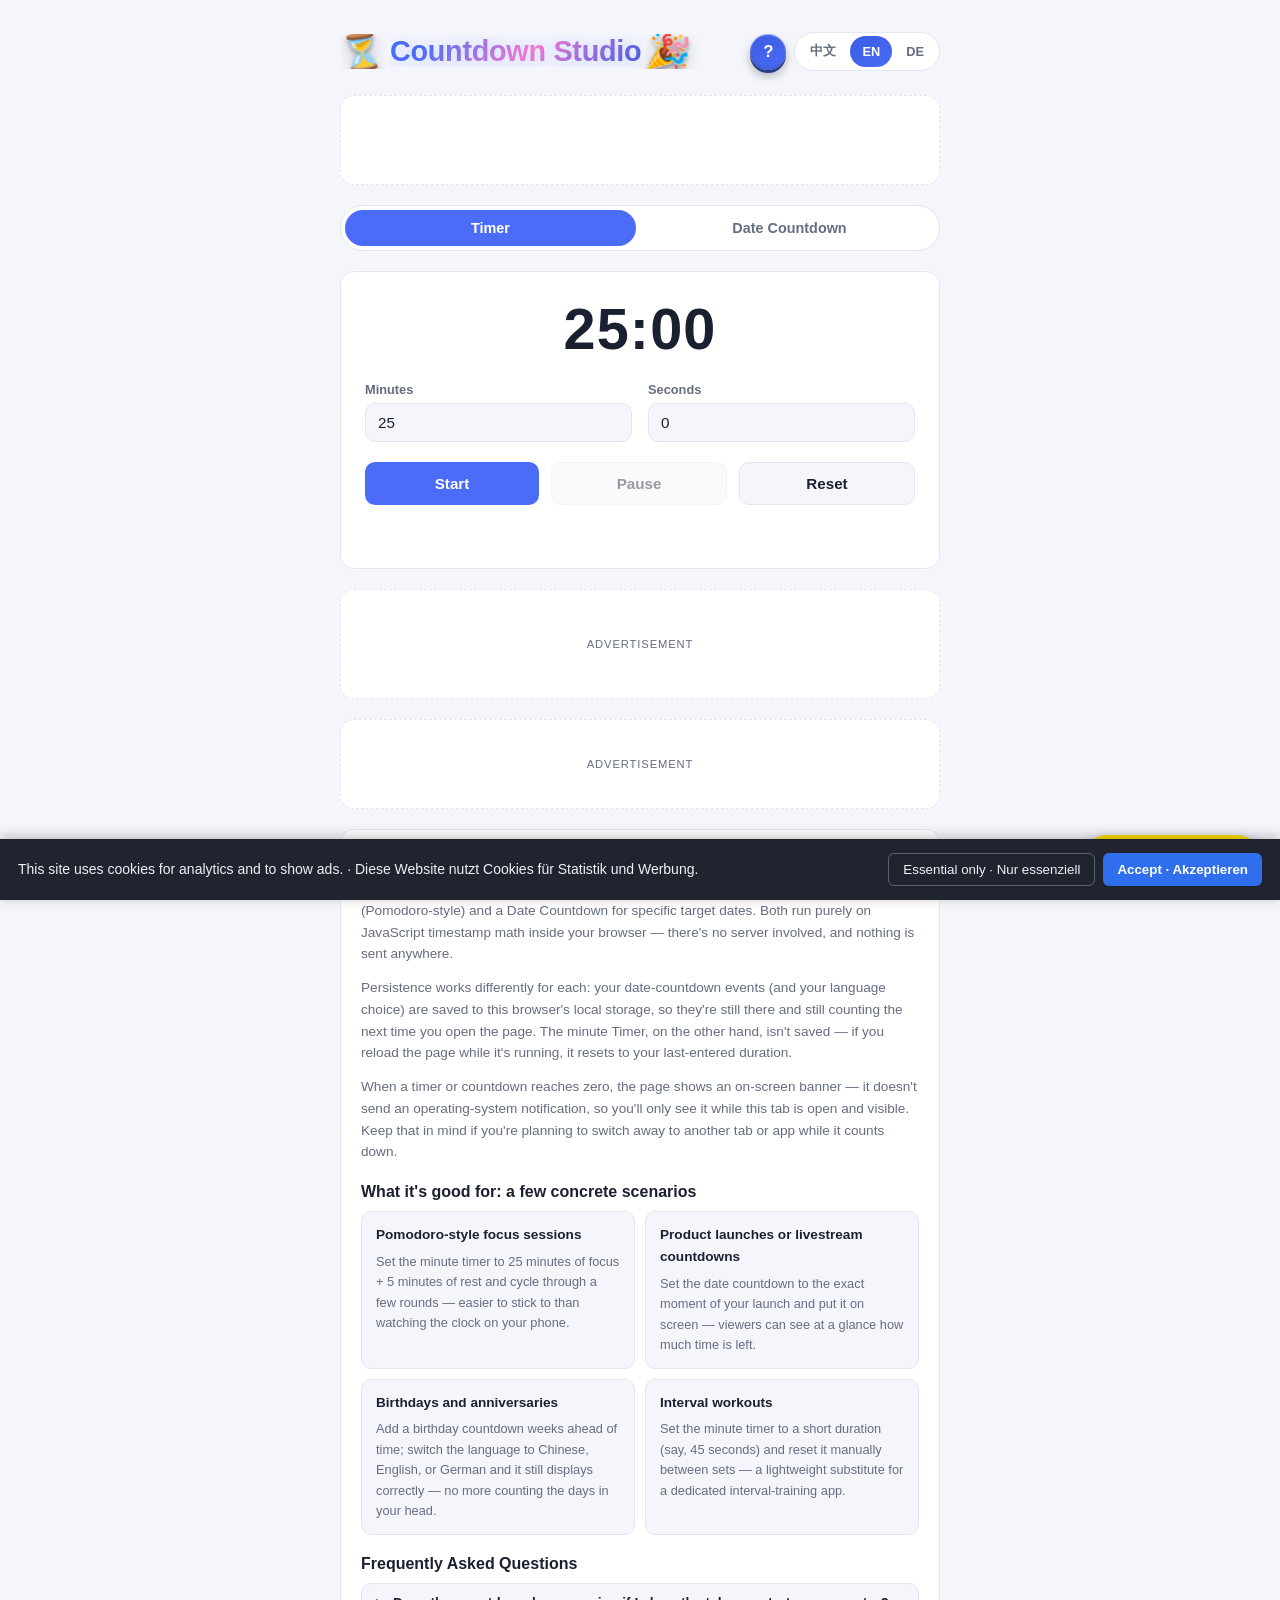
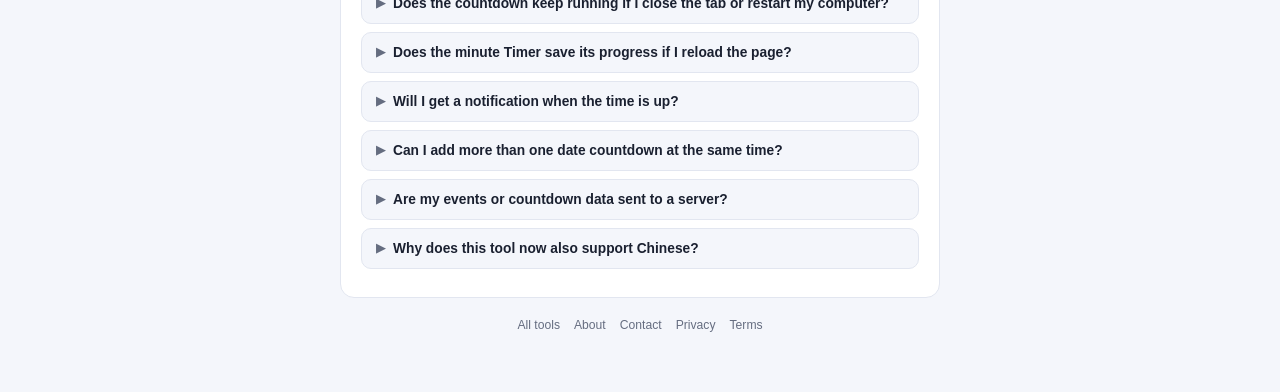
==== index.html @ 75589904 "Add WebApplication JSON-LD structured data Gives crawlers and AI search summarizers an explicit mach" ====
<!DOCTYPE html>
<html lang="en">
<head>
<meta charset="UTF-8">
<meta name="viewport" content="width=device-width, initial-scale=1.0">
<title>Countdown Studio – Custom Date Countdown &amp; Timer Tool</title>
<meta name="description" content="Countdown Studio: a free countdown timer and custom date countdown tool. Track birthdays and launch days down to the second, or run a simple minute timer. Bilingual English/German.">
<meta name="robots" content="index, follow">
<link rel="canonical" href="https://junpingkoch-web.github.io/countdown-timer-app/">
<link rel="icon" href="data:image/svg+xml,%3Csvg xmlns='http://www.w3.org/2000/svg' viewBox='0 0 100 100'%3E%3Ctext y='.9em' font-size='90'%3E%E2%8F%B3%3C/text%3E%3C/svg%3E">
<link rel="stylesheet" href="style.css">
<!-- Structured data: FAQPage (English defaults; keep in sync with the "en" faq array in script.js) -->
<script type="application/ld+json">
{
  "@context": "https://schema.org",
  "@type": "FAQPage",
  "mainEntity": [
    {
      "@type": "Question",
      "name": "Does the countdown keep running if I close the tab or restart my computer?",
      "acceptedAnswer": { "@type": "Answer", "text": "Your event and its target date are saved in this browser, so when you reopen the page the countdown picks up correctly from the actual current time." }
    },
    {
      "@type": "Question",
      "name": "Does the minute Timer save its progress if I reload the page?",
      "acceptedAnswer": { "@type": "Answer", "text": "No. Only your date-countdown events and language choice are saved; the minute Timer resets to your last-entered duration if you reload while it's running." }
    },
    {
      "@type": "Question",
      "name": "Will I get a notification when the time is up?",
      "acceptedAnswer": { "@type": "Answer", "text": "Only an on-screen banner within this page — there's no operating-system push notification, so this tab needs to be open and visible." }
    },
    {
      "@type": "Question",
      "name": "Can I add more than one date countdown at the same time?",
      "acceptedAnswer": { "@type": "Answer", "text": "Yes. Add as many events as you like; they're sorted automatically with the soonest one first." }
    },
    {
      "@type": "Question",
      "name": "Are my events or countdown data sent to a server?",
      "acceptedAnswer": { "@type": "Answer", "text": "No. Everything is stored only in your browser's local storage; there's no account, no backend, and nothing is transmitted anywhere." }
    }
  ]
}
</script>
<!-- Structured data: WebApplication -->
<script type="application/ld+json">
{
  "@context": "https://schema.org",
  "@type": "WebApplication",
  "name": "Countdown Studio",
  "url": "https://junpingkoch-web.github.io/countdown-timer-app/",
  "description": "A free countdown timer and custom date countdown tool for tracking birthdays and launch days down to the second, or running a simple minute timer.",
  "applicationCategory": "UtilitiesApplication",
  "operatingSystem": "Any",
  "inLanguage": ["en", "de"],
  "offers": {
    "@type": "Offer",
    "price": "0",
    "priceCurrency": "USD"
  }
}
</script>
<script>
  window.dataLayer = window.dataLayer || [];
  function gtag(){dataLayer.push(arguments);}
  gtag('consent', 'default', {
    'ad_storage': 'denied', 'ad_user_data': 'denied', 'ad_personalization': 'denied',
    'analytics_storage': 'denied', 'wait_for_update': 500
  });
  (function(){
    var KEY='cookieConsent', saved=localStorage.getItem(KEY);
    function apply(g){ gtag('consent','update',{ad_storage:g?'granted':'denied',ad_user_data:g?'granted':'denied',ad_personalization:g?'granted':'denied',analytics_storage:g?'granted':'denied'}); }
    if (saved==='granted') { apply(true); }
    else if (saved!=='denied') {
      document.addEventListener('DOMContentLoaded', function(){
        var b=document.createElement('div');
        b.style.cssText='position:fixed;left:0;right:0;bottom:0;z-index:99999;background:#20242e;color:#eef1f6;padding:14px 18px;font:14px/1.5 -apple-system,BlinkMacSystemFont,"Segoe UI",sans-serif;display:flex;flex-wrap:wrap;gap:12px;align-items:center;justify-content:space-between;box-shadow:0 -2px 12px rgba(0,0,0,.25);';
        b.innerHTML='<span style="flex:1;min-width:240px;">This site uses cookies for analytics and to show ads. · Diese Website nutzt Cookies für Statistik und Werbung.</span><span style="display:flex;gap:8px;flex-shrink:0;"><button id="cc-reject" style="background:transparent;border:1px solid #5c6472;color:#eef1f6;padding:8px 14px;border-radius:6px;cursor:pointer;">Essential only · Nur essenziell</button><button id="cc-accept" style="background:#2f6fed;border:none;color:#fff;padding:8px 14px;border-radius:6px;cursor:pointer;font-weight:600;">Accept · Akzeptieren</button></span>';
        document.body.appendChild(b);
        document.getElementById('cc-accept').onclick=function(){ localStorage.setItem(KEY,'granted'); apply(true); b.remove(); };
        document.getElementById('cc-reject').onclick=function(){ localStorage.setItem(KEY,'denied'); b.remove(); };
      });
    }
  })();
</script>
<script async src="https://pagead2.googlesyndication.com/pagead/js/adsbygoogle.js?client=ca-pub-4830421367394194" crossorigin="anonymous"></script>
<script async src="https://www.googletagmanager.com/gtag/js?id=G-7LZZQ43QD6"></script>
<script>
  gtag('js', new Date());
  gtag('config', 'G-7LZZQ43QD6');
</script>
</head>
<body>
  <div class="app">
    <header class="app-header">
      <h1 class="app-title">
        <span class="title-icon" aria-hidden="true">⏳</span>
        <span class="title-text" data-i18n="appTitle">Countdown Studio</span>
        <span class="title-icon" aria-hidden="true">🎉</span>
      </h1>
      <div class="header-actions">
        <button id="helpToggle" class="icon-btn help-btn-3d" type="button" aria-label="Tips" aria-haspopup="dialog">?</button>
        <div class="lang-switch" role="group" aria-label="Language">
          <button class="lang-btn" data-lang="zh" type="button">中文</button>
          <button class="lang-btn active" data-lang="en" type="button">EN</button>
          <button class="lang-btn" data-lang="de" type="button">DE</button>
        </div>
      </div>
    </header>

    <div class="ad-slot">
      <ins class="adsbygoogle" style="display:block" data-ad-client="ca-pub-4830421367394194" data-ad-slot="9009627872" data-ad-format="auto" data-full-width-responsive="true"></ins>
      <script>(adsbygoogle = window.adsbygoogle || []).push({});</script>
    </div>

    <nav class="tabs" role="tablist">
      <button class="tab-btn active" data-tab="timer" role="tab" aria-selected="true" data-i18n="tabTimer">Timer</button>
      <button class="tab-btn" data-tab="date" role="tab" aria-selected="false" data-i18n="tabDate">Date Countdown</button>
    </nav>

    <!-- TIMER PANEL -->
    <section class="panel active" id="panel-timer">
      <div class="card timer-card">
        <div class="timer-display" id="timerDisplay">25:00</div>

        <div class="timer-inputs" id="timerInputs">
          <div class="field small">
            <label for="timerMinutes" data-i18n="minutesLabel">Minutes</label>
            <input type="number" id="timerMinutes" min="0" max="180" value="25">
          </div>
          <div class="field small">
            <label for="timerSeconds" data-i18n="secondsLabel">Seconds</label>
            <input type="number" id="timerSeconds" min="0" max="59" value="0">
          </div>
        </div>

        <div class="timer-controls">
          <button id="timerStart" class="btn btn-primary" type="button" data-i18n="startBtn">Start</button>
          <button id="timerPause" class="btn btn-secondary" type="button" data-i18n="pauseBtn" disabled>Pause</button>
          <button id="timerReset" class="btn btn-secondary" type="button" data-i18n="resetBtn">Reset</button>
        </div>
        <p class="timer-status" id="timerStatus"></p>
      </div>
    </section>

    <!-- Ad slot: in-content rectangle. Replace with a real AdSense <ins> unit once approved. -->
    <div class="ad-slot in-content">
      <div class="ad-box" data-i18n="adLabel">Advertisement</div>
    </div>

    <!-- DATE COUNTDOWN PANEL -->
    <section class="panel" id="panel-date">
      <form id="dateForm" class="card form-card">
        <div class="field">
          <label for="eventName" data-i18n="eventNameLabel">Event name</label>
          <input type="text" id="eventName" data-i18n-placeholder="eventNamePlaceholder" placeholder="e.g. Birthday, Launch day..." required maxlength="40">
        </div>
        <div class="field">
          <label for="eventDate" data-i18n="eventDateLabel">Target date &amp; time</label>
          <input type="datetime-local" id="eventDate" required>
        </div>
        <button type="submit" class="btn btn-primary" data-i18n="addCountdownBtn">Add countdown</button>
      </form>

      <div id="countdownList" class="countdown-list">
        <p class="empty-state" id="emptyState" data-i18n="emptyState">No countdowns yet. Add your first event above.</p>
      </div>
    </section>

    <!-- Ad slot: bottom banner. Replace with a real AdSense <ins> unit once approved. -->
    <div class="ad-slot">
      <div class="ad-box" data-i18n="adLabel">Advertisement</div>
    </div>

    <section class="explain-section">
      <h2 data-i18n="explainTitle">How does Countdown Studio actually work?</h2>
      <p data-i18n="explainP1"></p>
      <p data-i18n="explainP2"></p>
      <p data-i18n="explainP3"></p>

      <h2 data-i18n="scenariosTitle">What it's good for: a few concrete scenarios</h2>
      <div class="scenario-grid">
        <div class="scenario-card">
          <p class="scenario-name" data-i18n="scenario1Name">Pomodoro-style focus sessions</p>
          <p class="scenario-body" data-i18n="scenario1Body"></p>
        </div>
        <div class="scenario-card">
          <p class="scenario-name" data-i18n="scenario2Name">Product launches or livestream countdowns</p>
          <p class="scenario-body" data-i18n="scenario2Body"></p>
        </div>
        <div class="scenario-card">
          <p class="scenario-name" data-i18n="scenario3Name">Birthdays and anniversaries</p>
          <p class="scenario-body" data-i18n="scenario3Body"></p>
        </div>
        <div class="scenario-card">
          <p class="scenario-name" data-i18n="scenario4Name">Interval workouts</p>
          <p class="scenario-body" data-i18n="scenario4Body"></p>
        </div>
      </div>

      <h2 data-i18n="faqTitle">Frequently Asked Questions</h2>
      <div class="faq-list" id="faqList"></div>
    </section>

    <footer class="disclaimer">
      <nav class="footer-links">
        <a href="https://junpingkoch-web.github.io/">All tools</a>
        <a href="https://junpingkoch-web.github.io/about.html">About</a>
        <a href="https://junpingkoch-web.github.io/contact.html">Contact</a>
        <a href="https://junpingkoch-web.github.io/privacy.html">Privacy</a>
        <a href="https://junpingkoch-web.github.io/terms.html">Terms</a>
      </nav>
    </footer>
  </div>

  <!-- Support button: replace the href with your own Buy Me a Coffee / Ko-fi page if different. -->
  <a
    class="support-fab"
    href="https://www.buymeacoffee.com/junping.koch"
    target="_blank"
    rel="noopener noreferrer"
    data-i18n-title="coffeeTooltip"
    title="Enjoyed this tool? Buy me a coffee"
  >
    <span aria-hidden="true">☕</span>
    <span data-i18n="coffeeBtn">Buy me a coffee</span>
  </a>

  <div id="helpModal" class="modal-overlay" hidden>
    <div class="modal" role="dialog" aria-modal="true" aria-labelledby="helpTitle">
      <div class="modal-head">
        <h2 id="helpTitle" data-i18n="helpTitle">Tips &amp; how to use</h2>
        <button id="helpClose" class="icon-btn" type="button" aria-label="Close">&times;</button>
      </div>

      <h3 data-i18n="helpTimerHeading">Timer</h3>
      <ul class="tips-list">
        <li data-i18n="helpTip4">Set minutes and seconds, then press Start to begin the countdown.</li>
        <li data-i18n="helpTip5">Use Pause / Resume to stop and continue without losing the remaining time.</li>
        <li data-i18n="helpTip6">Reset at any time to go back to your chosen duration.</li>
      </ul>

      <h3 data-i18n="helpDateHeading">Date Countdown</h3>
      <ul class="tips-list">
        <li data-i18n="helpTip1">Add as many events as you like — each one keeps counting live in the background.</li>
        <li data-i18n="helpTip2">Events are sorted automatically, soonest first.</li>
        <li data-i18n="helpTip3">Click "Delete" on a card to remove an event you no longer need.</li>
      </ul>

      <h3 data-i18n="helpGeneralHeading">Good to know</h3>
      <ul class="tips-list">
        <li data-i18n="helpTip7">Your countdowns and language choice are saved automatically in this browser, so they're still here next time you visit.</li>
        <li data-i18n="helpTip8">Use the language button in the top right to switch the whole page between English and German.</li>
      </ul>
    </div>
  </div>

  <script src="script.js"></script>
</body>
</html>
---- style.css ----
:root {
  --bg: #0f1420;
  --bg-elevated: #171d2b;
  --card-border: #262e42;
  --text: #eef1f8;
  --text-muted: #8b93a7;
  --accent: #6c8cff;
  --accent-hover: #85a1ff;
  --danger: #ff6b6b;
  --danger-hover: #ff8787;
  --radius: 14px;
}

@media (prefers-color-scheme: light) {
  :root {
    --bg: #f4f6fb;
    --bg-elevated: #ffffff;
    --card-border: #e2e6f0;
    --text: #1a2030;
    --text-muted: #656d80;
    --accent: #4a6cf7;
    --accent-hover: #3a5ce0;
    --danger: #e0453f;
    --danger-hover: #c93a35;
  }
}

* { box-sizing: border-box; }

body {
  margin: 0;
  min-height: 100vh;
  background: var(--bg);
  color: var(--text);
  font-family: -apple-system, BlinkMacSystemFont, "Segoe UI", Roboto, Helvetica, Arial, sans-serif;
}

.app {
  max-width: 640px;
  margin: 0 auto;
  padding: 32px 20px 60px;
}

.app-header {
  display: flex;
  flex-wrap: nowrap;
  align-items: center;
  justify-content: space-between;
  gap: 10px;
  margin-bottom: 24px;
}

.app-title {
  flex: 1 1 auto;
  min-width: 0;
  display: flex;
  align-items: center;
  gap: 6px;
  overflow: hidden;
  margin: 0;
}

.app-title .title-text {
  overflow: hidden;
  text-overflow: ellipsis;
  white-space: nowrap;
  font-size: clamp(1.1rem, 4.2vw, 1.8rem);
  line-height: 1.1;
  font-weight: 800;
  letter-spacing: -0.01em;
  background: linear-gradient(135deg, var(--accent) 15%, #ff7ad1 55%, var(--accent-hover) 100%);
  -webkit-background-clip: text;
  background-clip: text;
  color: transparent;
  text-shadow: 0 2px 18px rgba(108, 140, 255, 0.35);
}

.title-icon {
  flex: 0 0 auto;
  display: inline-block;
  font-size: clamp(1.4rem, 5.2vw, 2.2rem);
  line-height: 1;
  filter:
    drop-shadow(0 1px 0 rgba(255, 255, 255, 0.5))
    drop-shadow(0 3px 2px rgba(0, 0, 0, 0.35))
    drop-shadow(0 6px 8px rgba(0, 0, 0, 0.22));
  transition: transform 0.2s ease;
}

.title-icon:first-child { transform: rotate(-8deg); }
.title-icon:last-child { transform: rotate(8deg); }

.app-header:hover .title-icon:first-child { transform: rotate(-14deg) scale(1.08); }
.app-header:hover .title-icon:last-child { transform: rotate(14deg) scale(1.08); }

.header-actions {
  flex: 0 0 auto;
  display: flex;
  align-items: center;
  gap: 8px;
}

.icon-btn {
  border: 1px solid var(--card-border);
  background: var(--bg-elevated);
  color: var(--text);
  border-radius: 999px;
  width: 36px;
  height: 36px;
  font-size: 1rem;
  font-weight: 700;
  cursor: pointer;
  display: inline-flex;
  align-items: center;
  justify-content: center;
  transition: border-color .15s ease, color .15s ease;
}

.icon-btn:hover {
  border-color: var(--accent);
  color: var(--accent);
}

.icon-btn.help-btn-3d {
  border: none;
  background: linear-gradient(145deg, var(--accent-hover), var(--accent));
  color: #fff;
  font-size: 1.05rem;
  box-shadow:
    0 3px 0 color-mix(in srgb, var(--accent) 55%, black),
    0 6px 10px rgba(0, 0, 0, 0.28),
    inset 0 1px 1px rgba(255, 255, 255, 0.55),
    inset 0 -2px 2px rgba(0, 0, 0, 0.15);
  transform: translateY(0);
  transition: transform 0.12s ease, box-shadow 0.12s ease;
}

.icon-btn.help-btn-3d:hover {
  color: #fff;
  transform: translateY(-2px);
  box-shadow:
    0 5px 0 color-mix(in srgb, var(--accent) 55%, black),
    0 10px 16px rgba(0, 0, 0, 0.3),
    inset 0 1px 1px rgba(255, 255, 255, 0.6),
    inset 0 -2px 2px rgba(0, 0, 0, 0.15);
}

.icon-btn.help-btn-3d:active {
  transform: translateY(2px);
  box-shadow:
    0 1px 0 color-mix(in srgb, var(--accent) 55%, black),
    0 2px 4px rgba(0, 0, 0, 0.25),
    inset 0 1px 1px rgba(255, 255, 255, 0.4),
    inset 0 -1px 1px rgba(0, 0, 0, 0.15);
}

.lang-switch {
  display: flex;
  background: var(--bg-elevated);
  border: 1px solid var(--card-border);
  border-radius: 999px;
  padding: 3px;
  gap: 2px;
}

.lang-btn {
  border: none;
  background: transparent;
  color: var(--text-muted);
  padding: 7px 12px;
  border-radius: 999px;
  font-size: 0.8rem;
  font-weight: 700;
  cursor: pointer;
  transition: background .15s ease, color .15s ease;
}

.lang-btn.active {
  background: linear-gradient(145deg, var(--accent-hover), var(--accent));
  color: #fff;
}

.tabs {
  display: flex;
  gap: 8px;
  margin-bottom: 20px;
  background: var(--bg-elevated);
  border: 1px solid var(--card-border);
  border-radius: 999px;
  padding: 4px;
}

.tab-btn {
  flex: 1;
  border: none;
  background: transparent;
  color: var(--text-muted);
  padding: 10px 16px;
  border-radius: 999px;
  font-size: 0.9rem;
  font-weight: 600;
  cursor: pointer;
  transition: background .15s ease, color .15s ease;
}

.tab-btn.active {
  background: var(--accent);
  color: #fff;
}

.panel { display: none; }
.panel.active { display: block; }

.card {
  background: var(--bg-elevated);
  border: 1px solid var(--card-border);
  border-radius: var(--radius);
  padding: 24px;
}

.form-card {
  display: flex;
  flex-direction: column;
  gap: 16px;
  margin-bottom: 24px;
}

.field {
  display: flex;
  flex-direction: column;
  gap: 6px;
}

.field label {
  font-size: 0.8rem;
  color: var(--text-muted);
  font-weight: 600;
}

.field input {
  background: var(--bg);
  border: 1px solid var(--card-border);
  color: var(--text);
  border-radius: 10px;
  padding: 10px 12px;
  font-size: 0.95rem;
}

.field input:focus {
  outline: none;
  border-color: var(--accent);
}

.btn {
  border: none;
  border-radius: 10px;
  padding: 12px 18px;
  font-size: 0.95rem;
  font-weight: 600;
  cursor: pointer;
  transition: background .15s ease, opacity .15s ease;
}

.btn:disabled {
  opacity: 0.45;
  cursor: not-allowed;
}

.btn-primary {
  background: var(--accent);
  color: #fff;
}

.btn-primary:hover:not(:disabled) { background: var(--accent-hover); }

.btn-secondary {
  background: var(--bg);
  color: var(--text);
  border: 1px solid var(--card-border);
}

.btn-secondary:hover:not(:disabled) { border-color: var(--accent); color: var(--accent); }

.btn-danger {
  background: transparent;
  color: var(--danger);
  border: 1px solid var(--danger);
  padding: 6px 12px;
  font-size: 0.8rem;
}

.btn-danger:hover { background: var(--danger); color: #fff; }

.countdown-list {
  display: flex;
  flex-direction: column;
  gap: 14px;
}

.empty-state {
  color: var(--text-muted);
  text-align: center;
  padding: 20px 0;
  font-size: 0.9rem;
}

.countdown-item {
  background: var(--bg-elevated);
  border: 1px solid var(--card-border);
  border-radius: var(--radius);
  padding: 18px 20px;
}

.countdown-item-head {
  display: flex;
  align-items: center;
  justify-content: space-between;
  margin-bottom: 12px;
}

.countdown-item-head h3 {
  margin: 0;
  font-size: 1.05rem;
}

.countdown-target {
  font-size: 0.78rem;
  color: var(--text-muted);
  margin: 2px 0 0;
}

.time-grid {
  display: grid;
  grid-template-columns: repeat(4, 1fr);
  gap: 8px;
}

.time-unit {
  background: var(--bg);
  border-radius: 10px;
  padding: 10px 4px;
  text-align: center;
}

.time-unit .value {
  font-size: 1.4rem;
  font-weight: 700;
  font-variant-numeric: tabular-nums;
}

.time-unit .label {
  font-size: 0.65rem;
  color: var(--text-muted);
  text-transform: uppercase;
  letter-spacing: 0.05em;
  margin-top: 2px;
}

.countdown-item.completed .time-grid {
  opacity: 0.5;
}

.completed-banner {
  color: var(--accent);
  font-weight: 600;
  font-size: 0.9rem;
  text-align: center;
  padding: 6px 0;
}

.timer-card {
  display: flex;
  flex-direction: column;
  align-items: center;
  gap: 20px;
}

.timer-display {
  font-size: 3.6rem;
  font-weight: 700;
  font-variant-numeric: tabular-nums;
  letter-spacing: 0.02em;
}

.timer-inputs {
  display: flex;
  gap: 16px;
  width: 100%;
}

.field.small {
  flex: 1;
}

.timer-controls {
  display: flex;
  gap: 12px;
  width: 100%;
}

.timer-controls .btn { flex: 1; }

.timer-status {
  min-height: 1.2em;
  color: var(--accent);
  font-weight: 600;
  margin: 0;
}

.modal-overlay {
  position: fixed;
  inset: 0;
  background: rgba(10, 13, 20, 0.55);
  display: flex;
  align-items: center;
  justify-content: center;
  padding: 20px;
  z-index: 100;
}

.modal-overlay[hidden] { display: none; }

.modal {
  background: var(--bg-elevated);
  border: 1px solid var(--card-border);
  border-radius: var(--radius);
  padding: 24px;
  max-width: 480px;
  width: 100%;
  max-height: 85vh;
  overflow-y: auto;
}

.modal-head {
  display: flex;
  align-items: center;
  justify-content: space-between;
  margin-bottom: 8px;
}

.modal-head h2 {
  font-size: 1.15rem;
  margin: 0;
}

.modal h3 {
  font-size: 0.85rem;
  text-transform: uppercase;
  letter-spacing: 0.04em;
  color: var(--accent);
  margin: 18px 0 8px;
}

.modal h3:first-of-type { margin-top: 8px; }

.tips-list {
  margin: 0;
  padding-left: 20px;
  display: flex;
  flex-direction: column;
  gap: 8px;
}

.tips-list li {
  font-size: 0.9rem;
  line-height: 1.4;
  color: var(--text);
}

.ad-slot {
  margin: 20px 0;
}

/* Live AdSense units render blank until an ad actually fills them, which looks
   broken pre-approval — give the ins tag itself a fallback placeholder box.
   (Slots using the .ad-box div placeholder instead are unaffected by this rule.) */
.ad-slot ins.adsbygoogle {
  min-height: 90px;
  border: 1.5px dashed var(--card-border);
  border-radius: var(--radius);
  background: var(--bg-elevated);
  width: 100%;
}

.ad-box {
  min-height: 90px;
  border: 1.5px dashed var(--card-border);
  border-radius: var(--radius);
  background: var(--bg-elevated);
  color: var(--text-muted);
  display: flex;
  align-items: center;
  justify-content: center;
  text-align: center;
  padding: 14px;
  font-size: 0.7rem;
  letter-spacing: 0.08em;
  text-transform: uppercase;
}

.ad-slot.in-content .ad-box {
  min-height: 110px;
}

/* Explainer + FAQ section */
.explain-section {
  margin-top: 20px;
  padding: 20px;
  background: var(--bg-elevated);
  border: 1px solid var(--card-border);
  border-radius: var(--radius);
}
.explain-section h2 {
  font-size: 1rem;
  font-weight: 700;
  margin: 0 0 10px;
  color: var(--text);
}
.explain-section h2:not(:first-child) { margin-top: 20px; }
.explain-section p {
  font-size: 0.85rem;
  color: var(--text-muted);
  line-height: 1.6;
  margin: 0 0 12px;
}
.explain-section p:last-child { margin-bottom: 0; }

.scenario-grid {
  display: grid;
  grid-template-columns: repeat(auto-fit, minmax(200px, 1fr));
  gap: 10px;
  margin: 4px 0 14px;
}
.scenario-card {
  border: 1px solid var(--card-border);
  border-radius: 10px;
  background: var(--bg);
  padding: 12px 14px;
}
.scenario-name { font-size: 0.85rem !important; font-weight: 700 !important; color: var(--text) !important; margin: 0 0 6px !important; }
.scenario-body { font-size: 0.8rem !important; color: var(--text-muted) !important; line-height: 1.55; margin: 0 !important; }

.faq-list { margin-top: 4px; }
.faq-item {
  border: 1px solid var(--card-border);
  border-radius: 10px;
  background: var(--bg);
  margin-bottom: 8px;
}
.faq-item summary {
  cursor: pointer;
  padding: 12px 14px;
  font-size: 0.86rem;
  font-weight: 600;
  display: flex;
  align-items: center;
  gap: 8px;
  color: var(--text);
  list-style: none;
}
.faq-item summary::-webkit-details-marker { display: none; }
.faq-item summary .chev { transition: transform 0.15s ease; color: var(--text-muted); font-size: 0.75rem; }
.faq-item[open] summary .chev { transform: rotate(90deg); }
.faq-item .faq-a { padding: 0 14px 14px; font-size: 0.82rem; color: var(--text-muted); line-height: 1.6; }

/* Footer + trust-page links */
footer.disclaimer {
  margin-top: 20px;
  text-align: center;
}
.footer-links { display: flex; flex-wrap: wrap; justify-content: center; gap: 14px; margin-top: 8px; font-size: 0.76rem; }
.footer-links a { color: var(--text-muted); text-decoration: none; }
.footer-links a:hover { color: var(--text); text-decoration: underline; }

.support-fab {
  position: fixed;
  right: 20px;
  bottom: 20px;
  display: inline-flex;
  align-items: center;
  gap: 8px;
  padding: 12px 18px;
  background: #ffdd00;
  color: #1a1a1a;
  font-weight: 700;
  font-size: 0.9rem;
  text-decoration: none;
  border-radius: 999px;
  box-shadow: 0 4px 14px rgba(0, 0, 0, 0.25);
  z-index: 90;
}

.support-fab:hover {
  transform: translateY(-2px);
}

.support-fab span[aria-hidden] {
  font-size: 1.1rem;
}

@media (max-width: 560px) {
  .support-fab span:not([aria-hidden]) { display: none; }
  .support-fab { padding: 12px; }
}
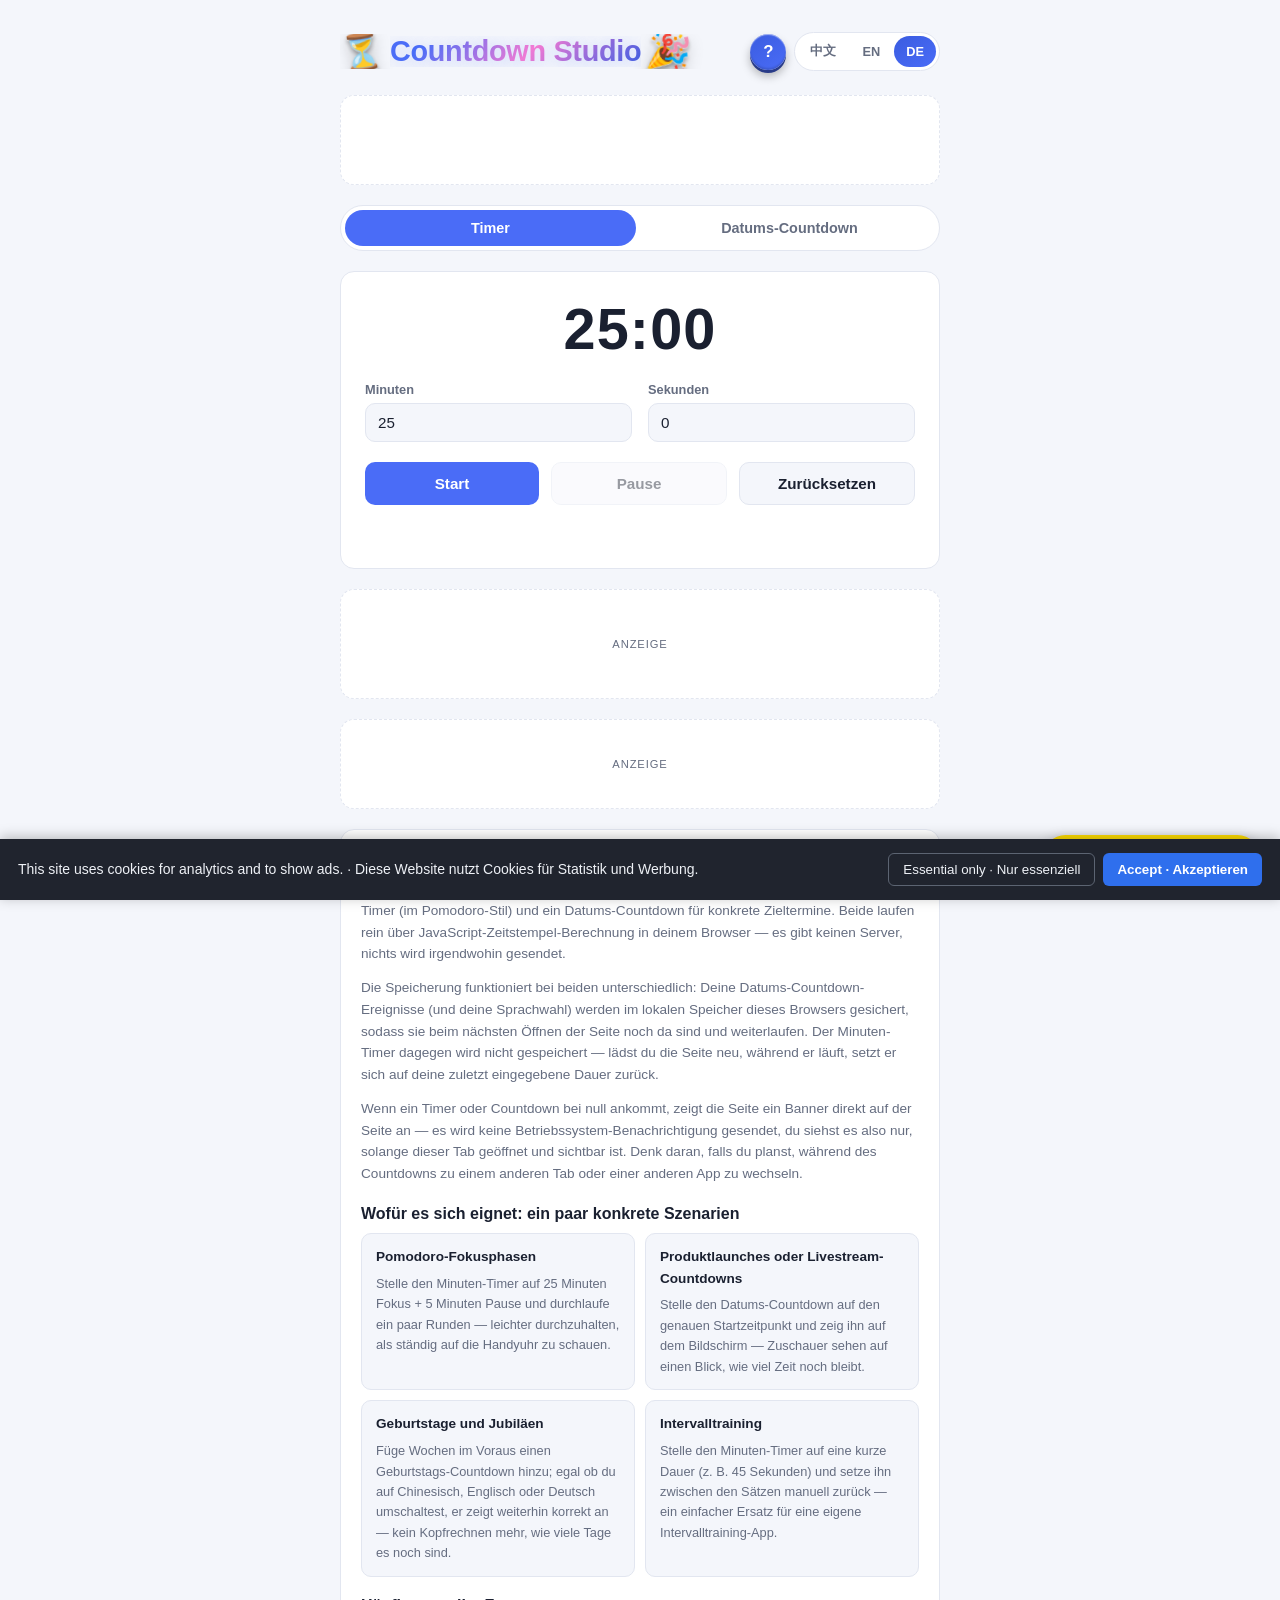
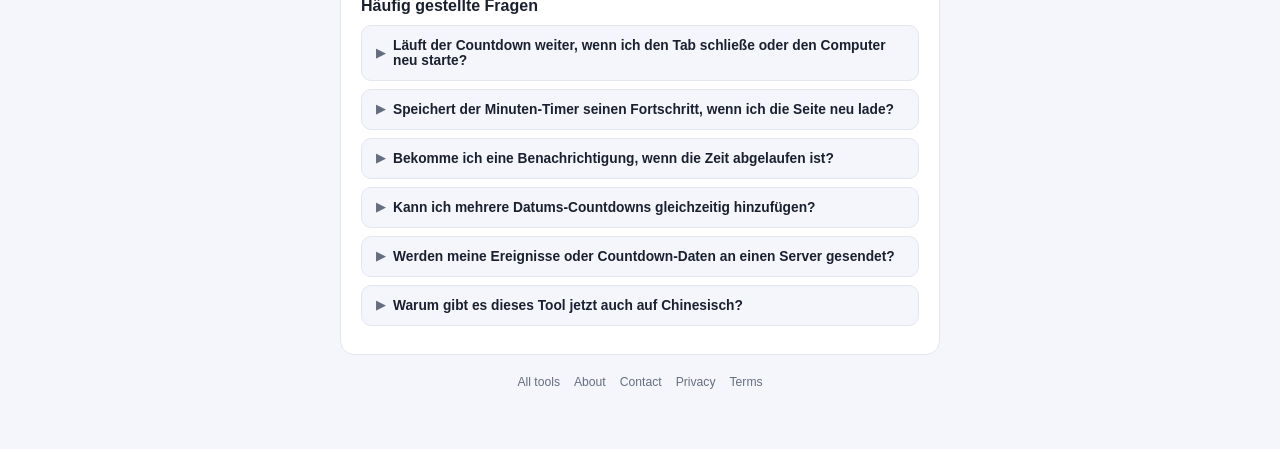
==== commit 9aa5f405: "Default the UI/content language to German for first-time visitors Was inconsistent across the family" ====
--- a/index.html
+++ b/index.html
@@ -1,5 +1,5 @@
 <!DOCTYPE html>
-<html lang="en">
+<html lang="de">
 <head>
 <meta charset="UTF-8">
 <meta name="viewport" content="width=device-width, initial-scale=1.0">
@@ -8,6 +8,14 @@
 <meta name="robots" content="index, follow">
 <link rel="canonical" href="https://junpingkoch-web.github.io/countdown-timer-app/">
 <link rel="icon" href="data:image/svg+xml,%3Csvg xmlns='http://www.w3.org/2000/svg' viewBox='0 0 100 100'%3E%3Ctext y='.9em' font-size='90'%3E%E2%8F%B3%3C/text%3E%3C/svg%3E">
+<meta property="og:type" content="website">
+<meta property="og:title" content="Countdown Studio – Custom Date Countdown &amp; Timer Tool">
+<meta property="og:description" content="Countdown Studio: a free countdown timer and custom date countdown tool. Track birthdays and launch days down to the second, or run a simple minute timer. Bilingual English/German.">
+<meta property="og:url" content="https://junpingkoch-web.github.io/countdown-timer-app/">
+<meta property="og:image" content="https://junpingkoch-web.github.io/images/countdown-vintage-clock.jpg">
+<meta name="twitter:card" content="summary_large_image">
+<meta name="twitter:title" content="Countdown Studio – Custom Date Countdown &amp; Timer Tool">
+<meta name="twitter:description" content="Track birthdays and launch days down to the second, or run a simple minute timer. Bilingual English/German.">
 <link rel="stylesheet" href="style.css">
 <!-- Structured data: FAQPage (English defaults; keep in sync with the "en" faq array in script.js) -->
 <script type="application/ld+json">
@@ -103,8 +111,8 @@
         <button id="helpToggle" class="icon-btn help-btn-3d" type="button" aria-label="Tips" aria-haspopup="dialog">?</button>
         <div class="lang-switch" role="group" aria-label="Language">
           <button class="lang-btn" data-lang="zh" type="button">中文</button>
-          <button class="lang-btn active" data-lang="en" type="button">EN</button>
-          <button class="lang-btn" data-lang="de" type="button">DE</button>
+          <button class="lang-btn" data-lang="en" type="button">EN</button>
+          <button class="lang-btn active" data-lang="de" type="button">DE</button>
         </div>
       </div>
     </header>
@@ -205,11 +213,11 @@
 
     <footer class="disclaimer">
       <nav class="footer-links">
-        <a href="https://junpingkoch-web.github.io/">All tools</a>
-        <a href="https://junpingkoch-web.github.io/about.html">About</a>
-        <a href="https://junpingkoch-web.github.io/contact.html">Contact</a>
-        <a href="https://junpingkoch-web.github.io/privacy.html">Privacy</a>
-        <a href="https://junpingkoch-web.github.io/terms.html">Terms</a>
+        <a href="https://junpingkoch-web.github.io/" target="_blank" rel="noopener">All tools</a>
+        <a href="https://junpingkoch-web.github.io/about.html" target="_blank" rel="noopener">About</a>
+        <a href="https://junpingkoch-web.github.io/contact.html" target="_blank" rel="noopener">Contact</a>
+        <a href="https://junpingkoch-web.github.io/privacy.html" target="_blank" rel="noopener">Privacy</a>
+        <a href="https://junpingkoch-web.github.io/terms.html" target="_blank" rel="noopener">Terms</a>
       </nav>
     </footer>
   </div>
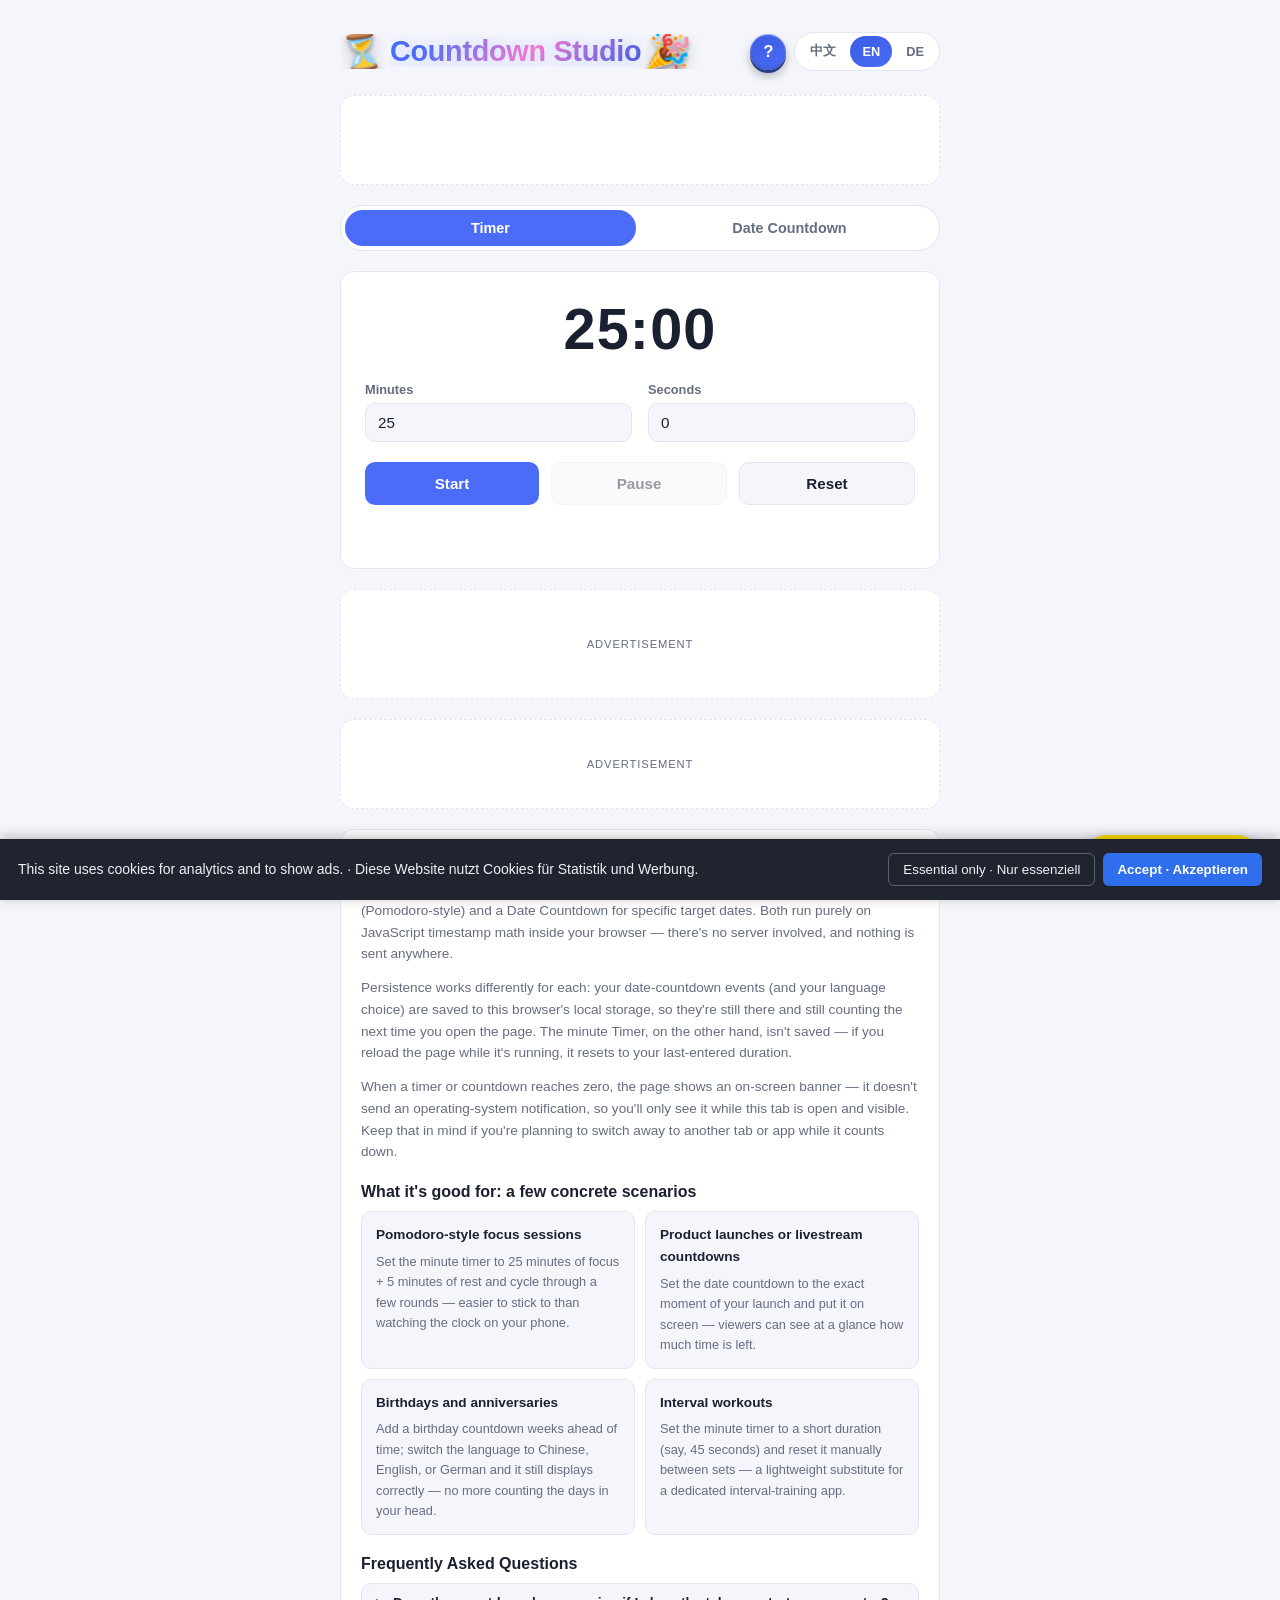
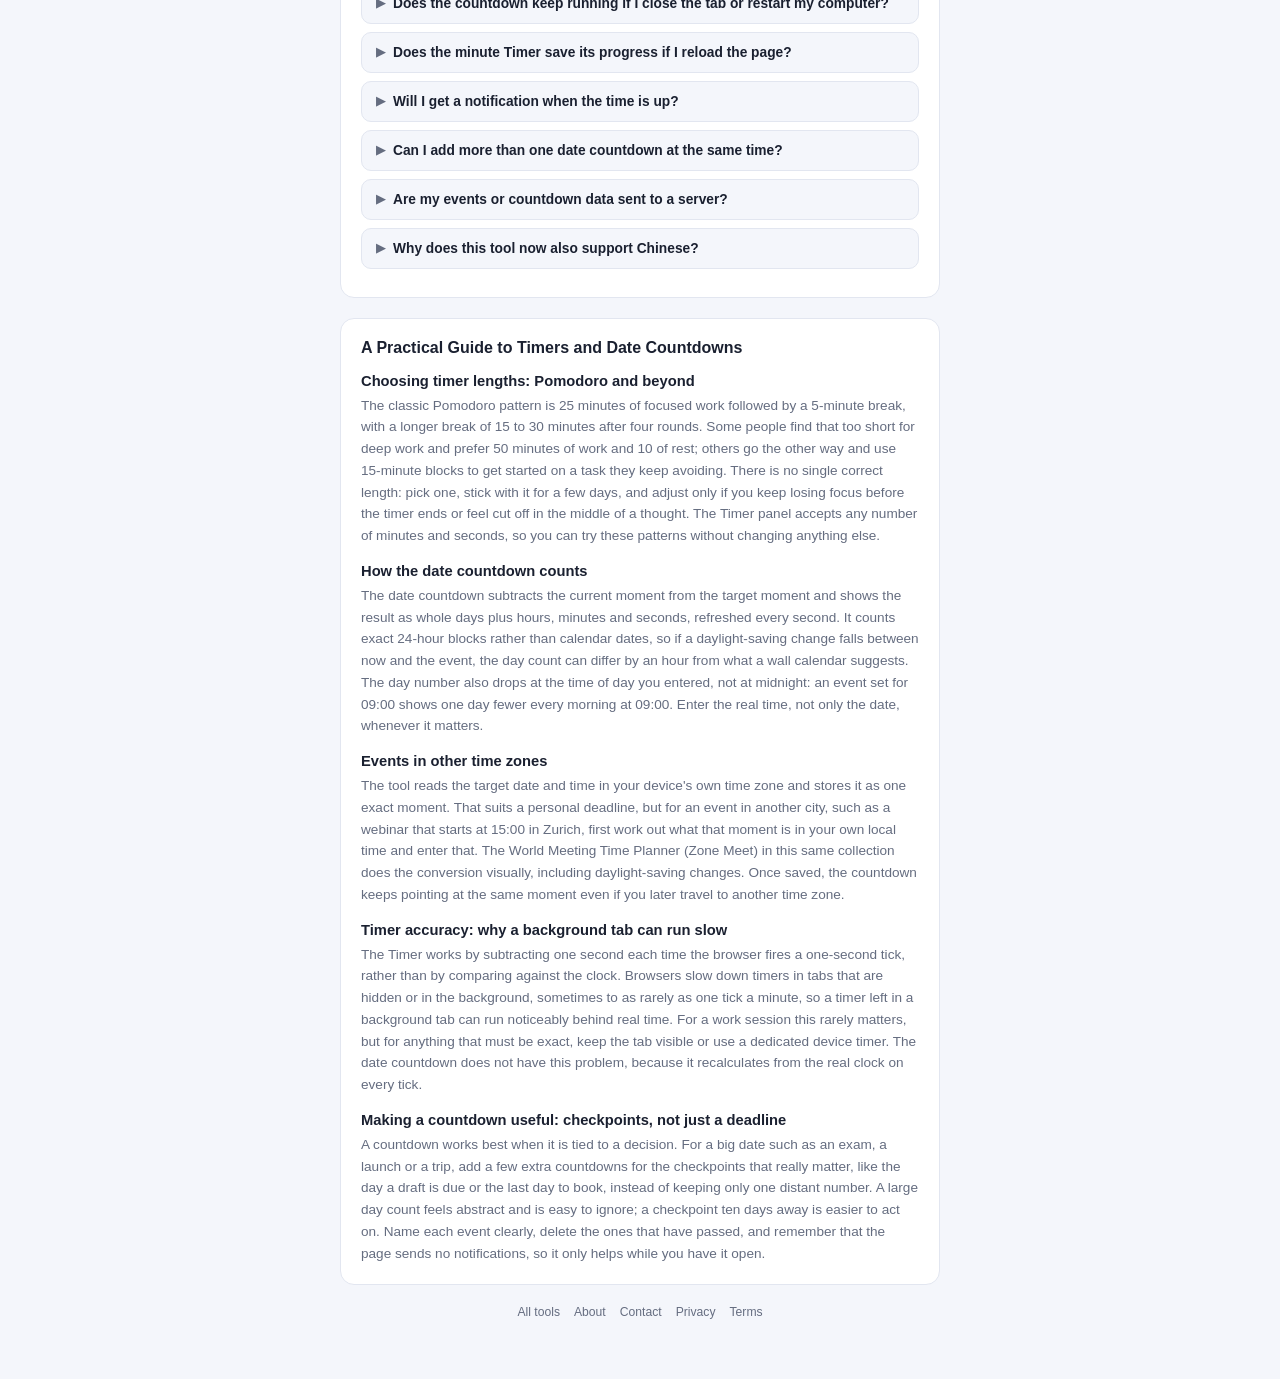
==== commit 9b14ab83: "Add trilingual timer/countdown guide; fall back to English instead of German for non-zh/de browsers " ====
--- a/index.html
+++ b/index.html
@@ -4,7 +4,7 @@
 <meta charset="UTF-8">
 <meta name="viewport" content="width=device-width, initial-scale=1.0">
 <title>Countdown Studio – Custom Date Countdown &amp; Timer Tool</title>
-<meta name="description" content="Countdown Studio: a free countdown timer and custom date countdown tool. Track birthdays and launch days down to the second, or run a simple minute timer. Bilingual English/German.">
+<meta name="description" content="Free countdown timer &amp; custom date countdown tool. Kostenloser Countdown-Timer für Geburtstage, Launches und mehr.">
 <meta name="robots" content="index, follow">
 <link rel="canonical" href="https://junpingkoch-web.github.io/countdown-timer-app/">
 <link rel="icon" href="data:image/svg+xml,%3Csvg xmlns='http://www.w3.org/2000/svg' viewBox='0 0 100 100'%3E%3Ctext y='.9em' font-size='90'%3E%E2%8F%B3%3C/text%3E%3C/svg%3E">
@@ -211,6 +211,20 @@
       <div class="faq-list" id="faqList"></div>
     </section>
 
+    <section class="explain-section" id="practical-guide">
+      <h2 data-i18n="guideTitle">A Practical Guide to Timers and Date Countdowns</h2>
+      <h3 data-i18n="guideS1">Choosing timer lengths: Pomodoro and beyond</h3>
+      <p data-i18n="guideB1">The classic Pomodoro pattern is 25 minutes of focused work followed by a 5-minute break, with a longer break of 15 to 30 minutes after four rounds. Some people find that too short for deep work and prefer 50 minutes of work and 10 of rest; others go the other way and use 15-minute blocks to get started on a task they keep avoiding. There is no single correct length: pick one, stick with it for a few days, and adjust only if you keep losing focus before the timer ends or feel cut off in the middle of a thought. The Timer panel accepts any number of minutes and seconds, so you can try these patterns without changing anything else.</p>
+      <h3 data-i18n="guideS2">How the date countdown counts</h3>
+      <p data-i18n="guideB2">The date countdown subtracts the current moment from the target moment and shows the result as whole days plus hours, minutes and seconds, refreshed every second. It counts exact 24-hour blocks rather than calendar dates, so if a daylight-saving change falls between now and the event, the day count can differ by an hour from what a wall calendar suggests. The day number also drops at the time of day you entered, not at midnight: an event set for 09:00 shows one day fewer every morning at 09:00. Enter the real time, not only the date, whenever it matters.</p>
+      <h3 data-i18n="guideS3">Events in other time zones</h3>
+      <p data-i18n="guideB3">The tool reads the target date and time in your device's own time zone and stores it as one exact moment. That suits a personal deadline, but for an event in another city, such as a webinar that starts at 15:00 in Zurich, first work out what that moment is in your own local time and enter that. The World Meeting Time Planner (Zone Meet) in this same collection does the conversion visually, including daylight-saving changes. Once saved, the countdown keeps pointing at the same moment even if you later travel to another time zone.</p>
+      <h3 data-i18n="guideS4">Timer accuracy: why a background tab can run slow</h3>
+      <p data-i18n="guideB4">The Timer works by subtracting one second each time the browser fires a one-second tick, rather than by comparing against the clock. Browsers slow down timers in tabs that are hidden or in the background, sometimes to as rarely as one tick a minute, so a timer left in a background tab can run noticeably behind real time. For a work session this rarely matters, but for anything that must be exact, keep the tab visible or use a dedicated device timer. The date countdown does not have this problem, because it recalculates from the real clock on every tick.</p>
+      <h3 data-i18n="guideS5">Making a countdown useful: checkpoints, not just a deadline</h3>
+      <p data-i18n="guideB5">A countdown works best when it is tied to a decision. For a big date such as an exam, a launch or a trip, add a few extra countdowns for the checkpoints that really matter, like the day a draft is due or the last day to book, instead of keeping only one distant number. A large day count feels abstract and is easy to ignore; a checkpoint ten days away is easier to act on. Name each event clearly, delete the ones that have passed, and remember that the page sends no notifications, so it only helps while you have it open.</p>
+    </section>
+
     <footer class="disclaimer">
       <nav class="footer-links">
         <a href="https://junpingkoch-web.github.io/" target="_blank" rel="noopener">All tools</a>
--- a/style.css
+++ b/style.css
@@ -517,6 +517,12 @@
   color: var(--text);
 }
 .explain-section h2:not(:first-child) { margin-top: 20px; }
+.explain-section h3 {
+  font-size: 0.92rem;
+  font-weight: 700;
+  margin: 16px 0 6px;
+  color: var(--text);
+}
 .explain-section p {
   font-size: 0.85rem;
   color: var(--text-muted);
@@ -602,3 +608,71 @@
   .support-fab span:not([aria-hidden]) { display: none; }
   .support-fab { padding: 12px; }
 }
+
+/* Long-tail landing pages (pomodoro/, christmas-countdown/, etc.) */
+.hero-lead {
+  text-align: center;
+  color: var(--text-muted);
+  font-size: 0.92rem;
+  margin: -8px 0 20px;
+  line-height: 1.5;
+}
+
+.cta-banner {
+  background: var(--bg-elevated);
+  border: 1px solid var(--card-border);
+  border-radius: var(--radius);
+  padding: 18px;
+  text-align: center;
+  font-size: 0.88rem;
+  color: var(--text-muted);
+  margin: 24px 0;
+  display: flex;
+  flex-direction: column;
+  align-items: center;
+  gap: 12px;
+}
+
+.cta-banner p { margin: 0; }
+
+.cta-link-3d {
+  display: inline-flex;
+  align-items: center;
+  gap: 10px;
+  padding: 12px 26px;
+  border-radius: 999px;
+  border: none;
+  background: linear-gradient(145deg, var(--accent-hover), var(--accent));
+  color: #fff;
+  font-size: 1.05rem;
+  font-weight: 800;
+  text-decoration: none;
+  cursor: pointer;
+  box-shadow:
+    0 3px 0 color-mix(in srgb, var(--accent) 55%, black),
+    0 6px 10px rgba(0, 0, 0, 0.28),
+    inset 0 1px 1px rgba(255, 255, 255, 0.55),
+    inset 0 -2px 2px rgba(0, 0, 0, 0.15);
+  transform: translateY(0);
+  transition: transform 0.12s ease, box-shadow 0.12s ease;
+}
+
+.cta-link-3d:hover {
+  color: #fff;
+  text-decoration: none;
+  transform: translateY(-2px);
+  box-shadow:
+    0 5px 0 color-mix(in srgb, var(--accent) 55%, black),
+    0 10px 16px rgba(0, 0, 0, 0.3),
+    inset 0 1px 1px rgba(255, 255, 255, 0.6),
+    inset 0 -2px 2px rgba(0, 0, 0, 0.15);
+}
+
+.cta-link-3d:active {
+  transform: translateY(2px);
+  box-shadow:
+    0 1px 0 color-mix(in srgb, var(--accent) 55%, black),
+    0 2px 4px rgba(0, 0, 0, 0.25),
+    inset 0 1px 1px rgba(255, 255, 255, 0.4),
+    inset 0 -1px 1px rgba(0, 0, 0, 0.15);
+}
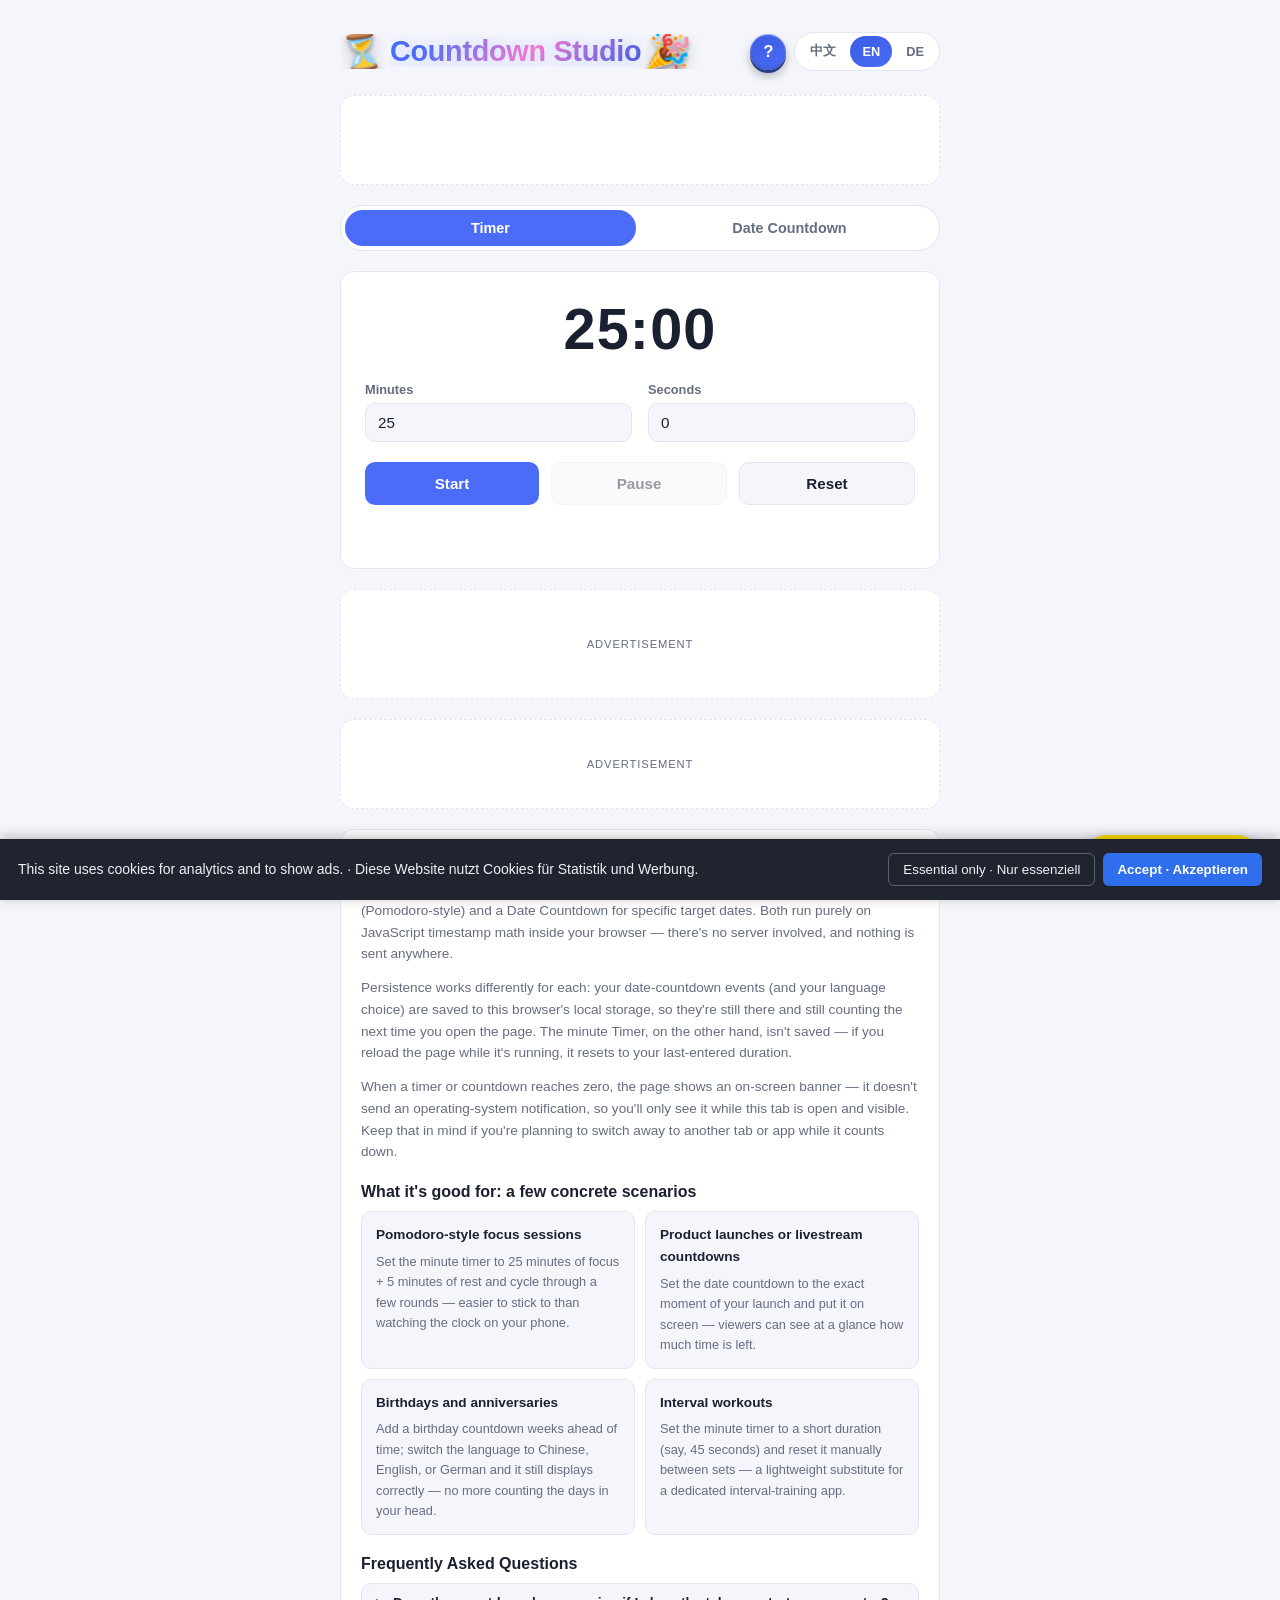
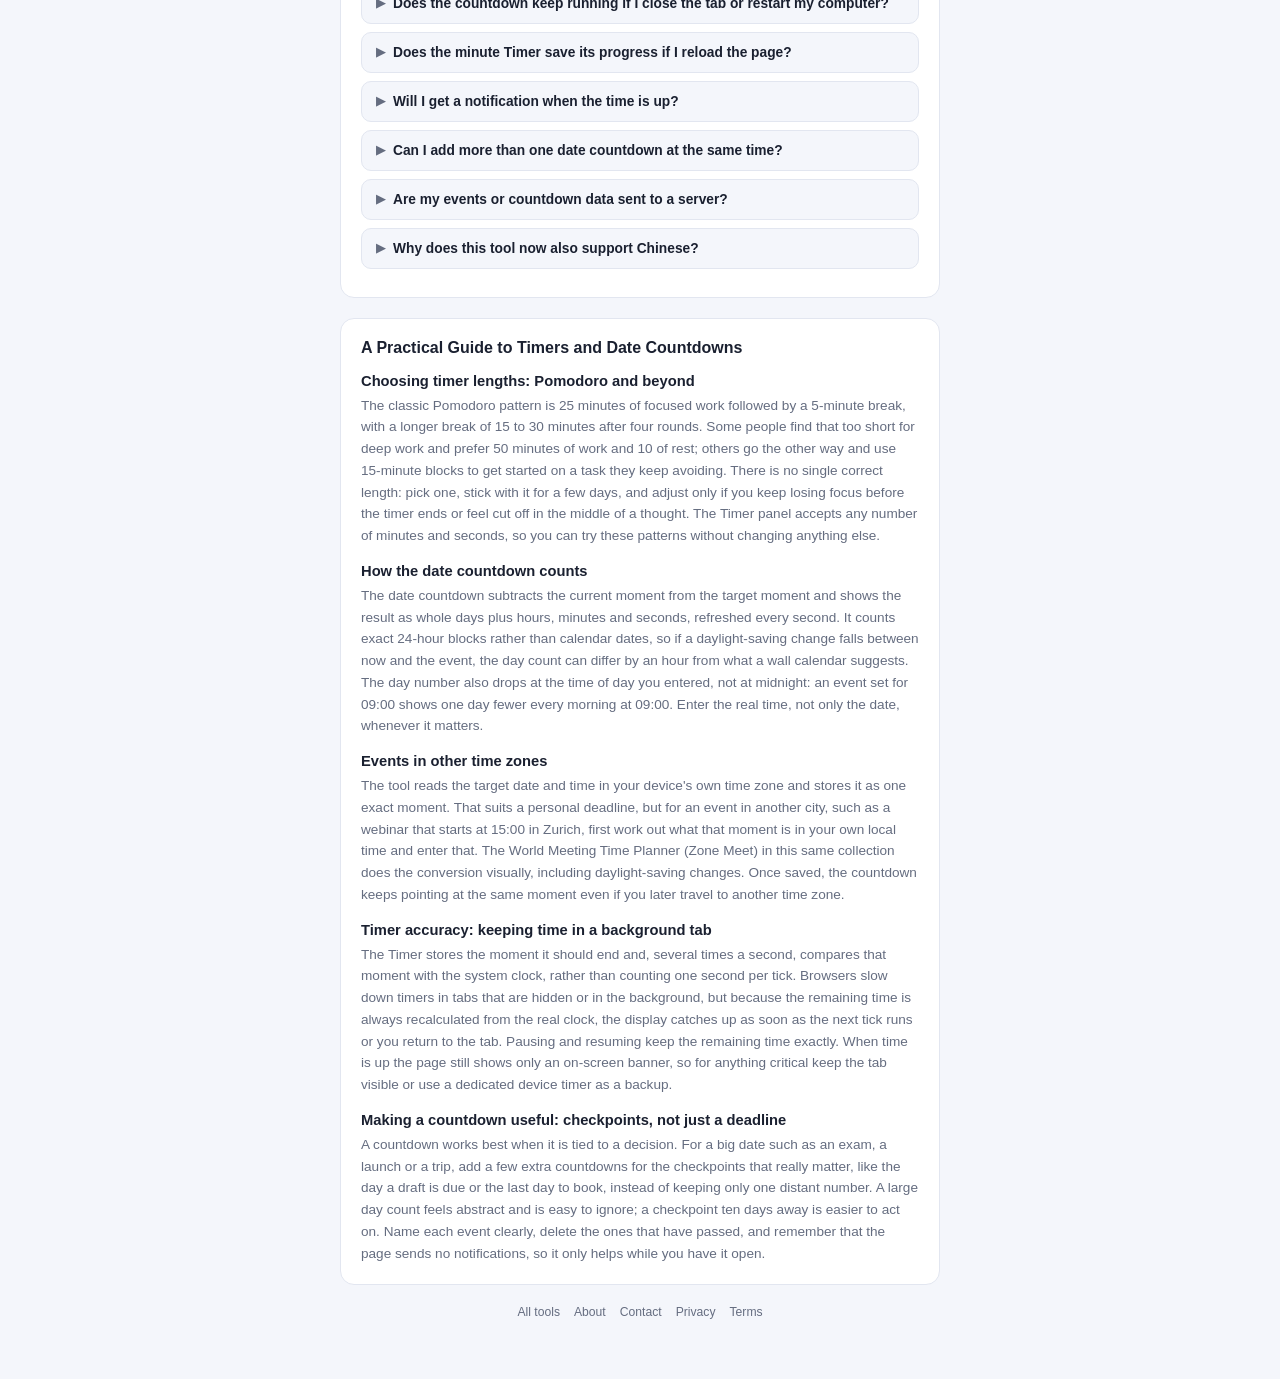
==== commit 5d762eac: "Timer: compute remaining time from the wall clock so background tabs stay accurate; update guide tex" ====
--- a/index.html
+++ b/index.html
@@ -219,8 +219,8 @@
       <p data-i18n="guideB2">The date countdown subtracts the current moment from the target moment and shows the result as whole days plus hours, minutes and seconds, refreshed every second. It counts exact 24-hour blocks rather than calendar dates, so if a daylight-saving change falls between now and the event, the day count can differ by an hour from what a wall calendar suggests. The day number also drops at the time of day you entered, not at midnight: an event set for 09:00 shows one day fewer every morning at 09:00. Enter the real time, not only the date, whenever it matters.</p>
       <h3 data-i18n="guideS3">Events in other time zones</h3>
       <p data-i18n="guideB3">The tool reads the target date and time in your device's own time zone and stores it as one exact moment. That suits a personal deadline, but for an event in another city, such as a webinar that starts at 15:00 in Zurich, first work out what that moment is in your own local time and enter that. The World Meeting Time Planner (Zone Meet) in this same collection does the conversion visually, including daylight-saving changes. Once saved, the countdown keeps pointing at the same moment even if you later travel to another time zone.</p>
-      <h3 data-i18n="guideS4">Timer accuracy: why a background tab can run slow</h3>
-      <p data-i18n="guideB4">The Timer works by subtracting one second each time the browser fires a one-second tick, rather than by comparing against the clock. Browsers slow down timers in tabs that are hidden or in the background, sometimes to as rarely as one tick a minute, so a timer left in a background tab can run noticeably behind real time. For a work session this rarely matters, but for anything that must be exact, keep the tab visible or use a dedicated device timer. The date countdown does not have this problem, because it recalculates from the real clock on every tick.</p>
+      <h3 data-i18n="guideS4">Timer accuracy: keeping time in a background tab</h3>
+      <p data-i18n="guideB4">The Timer stores the moment it should end and, several times a second, compares that moment with the system clock, rather than counting one second per tick. Browsers slow down timers in tabs that are hidden or in the background, but because the remaining time is always recalculated from the real clock, the display catches up as soon as the next tick runs or you return to the tab. Pausing and resuming keep the remaining time exactly. When time is up the page still shows only an on-screen banner, so for anything critical keep the tab visible or use a dedicated device timer as a backup.</p>
       <h3 data-i18n="guideS5">Making a countdown useful: checkpoints, not just a deadline</h3>
       <p data-i18n="guideB5">A countdown works best when it is tied to a decision. For a big date such as an exam, a launch or a trip, add a few extra countdowns for the checkpoints that really matter, like the day a draft is due or the last day to book, instead of keeping only one distant number. A large day count feels abstract and is easy to ignore; a checkpoint ten days away is easier to act on. Name each event clearly, delete the ones that have passed, and remember that the page sends no notifications, so it only helps while you have it open.</p>
     </section>
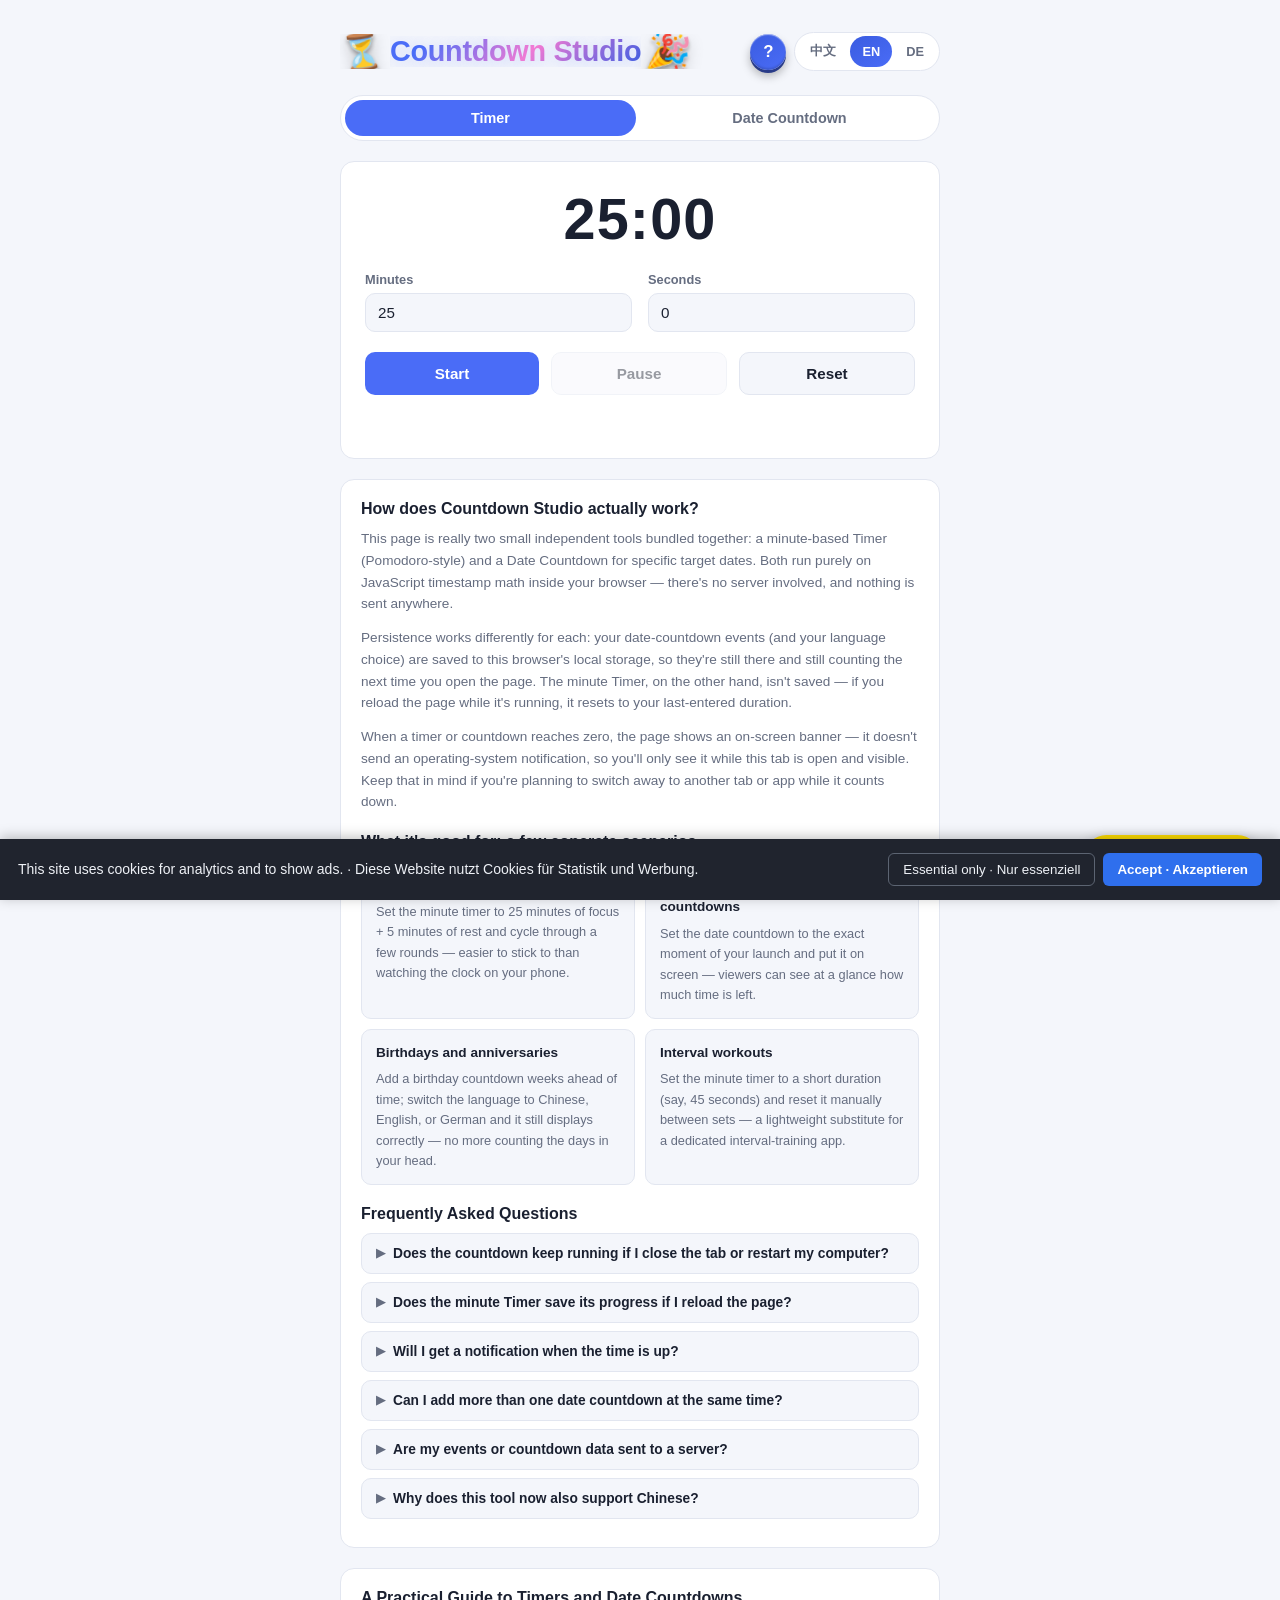
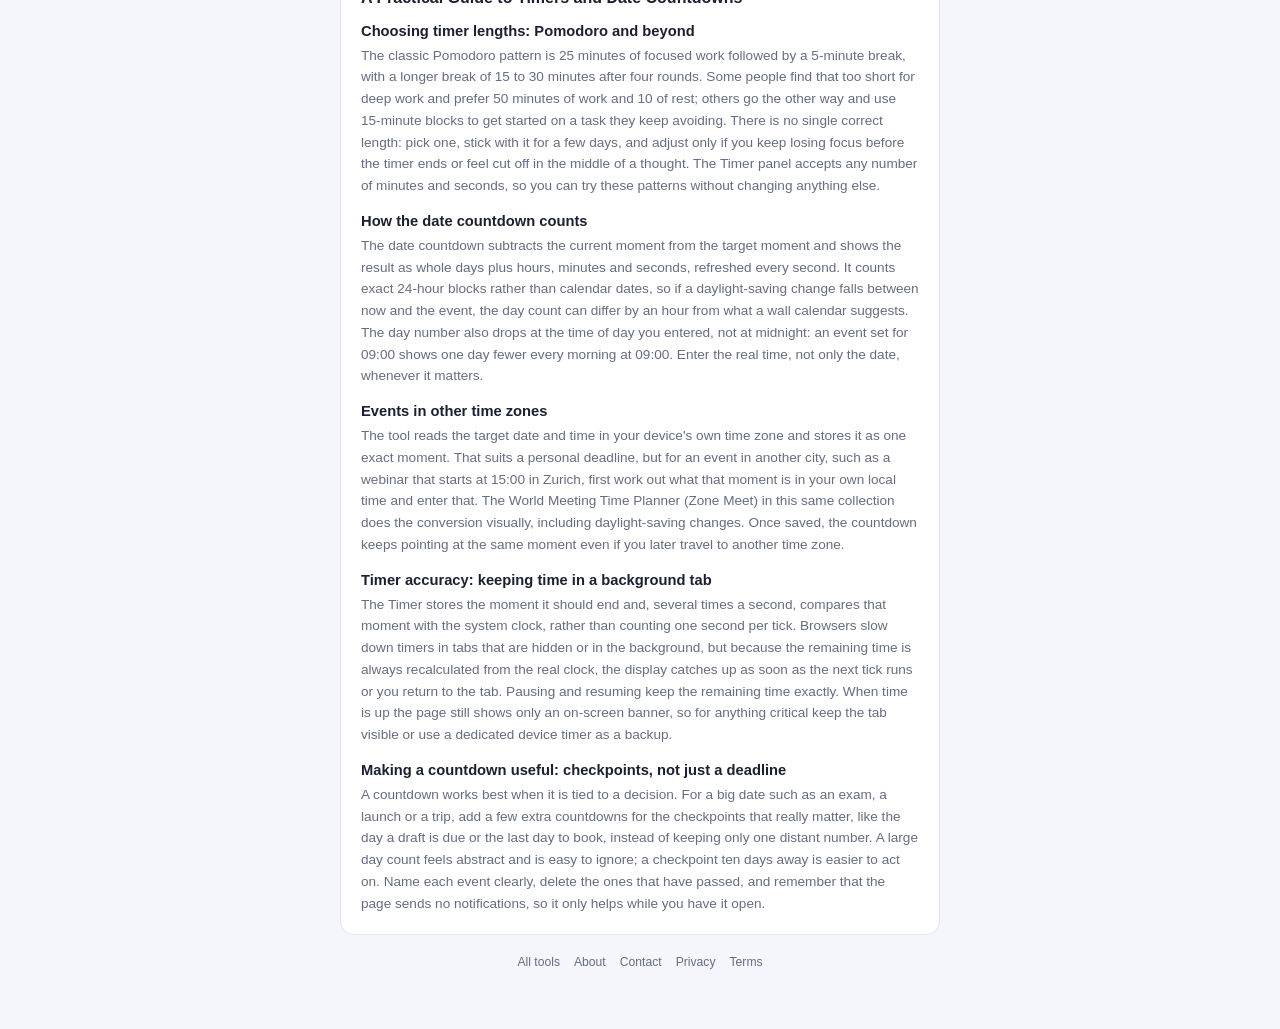
==== commit 1534967b: "Remove AdSense slots and loader from all three pages while the site is in low-value-content review T" ====
--- a/index.html
+++ b/index.html
@@ -92,7 +92,6 @@
     }
   })();
 </script>
-<script async src="https://pagead2.googlesyndication.com/pagead/js/adsbygoogle.js?client=ca-pub-4830421367394194" crossorigin="anonymous"></script>
 <script async src="https://www.googletagmanager.com/gtag/js?id=G-7LZZQ43QD6"></script>
 <script>
   gtag('js', new Date());
@@ -117,11 +116,6 @@
       </div>
     </header>
 
-    <div class="ad-slot">
-      <ins class="adsbygoogle" style="display:block" data-ad-client="ca-pub-4830421367394194" data-ad-slot="9009627872" data-ad-format="auto" data-full-width-responsive="true"></ins>
-      <script>(adsbygoogle = window.adsbygoogle || []).push({});</script>
-    </div>
-
     <nav class="tabs" role="tablist">
       <button class="tab-btn active" data-tab="timer" role="tab" aria-selected="true" data-i18n="tabTimer">Timer</button>
       <button class="tab-btn" data-tab="date" role="tab" aria-selected="false" data-i18n="tabDate">Date Countdown</button>
@@ -152,11 +146,6 @@
       </div>
     </section>
 
-    <!-- Ad slot: in-content rectangle. Replace with a real AdSense <ins> unit once approved. -->
-    <div class="ad-slot in-content">
-      <div class="ad-box" data-i18n="adLabel">Advertisement</div>
-    </div>
-
     <!-- DATE COUNTDOWN PANEL -->
     <section class="panel" id="panel-date">
       <form id="dateForm" class="card form-card">
@@ -175,11 +164,6 @@
         <p class="empty-state" id="emptyState" data-i18n="emptyState">No countdowns yet. Add your first event above.</p>
       </div>
     </section>
-
-    <!-- Ad slot: bottom banner. Replace with a real AdSense <ins> unit once approved. -->
-    <div class="ad-slot">
-      <div class="ad-box" data-i18n="adLabel">Advertisement</div>
-    </div>
 
     <section class="explain-section">
       <h2 data-i18n="explainTitle">How does Countdown Studio actually work?</h2>
